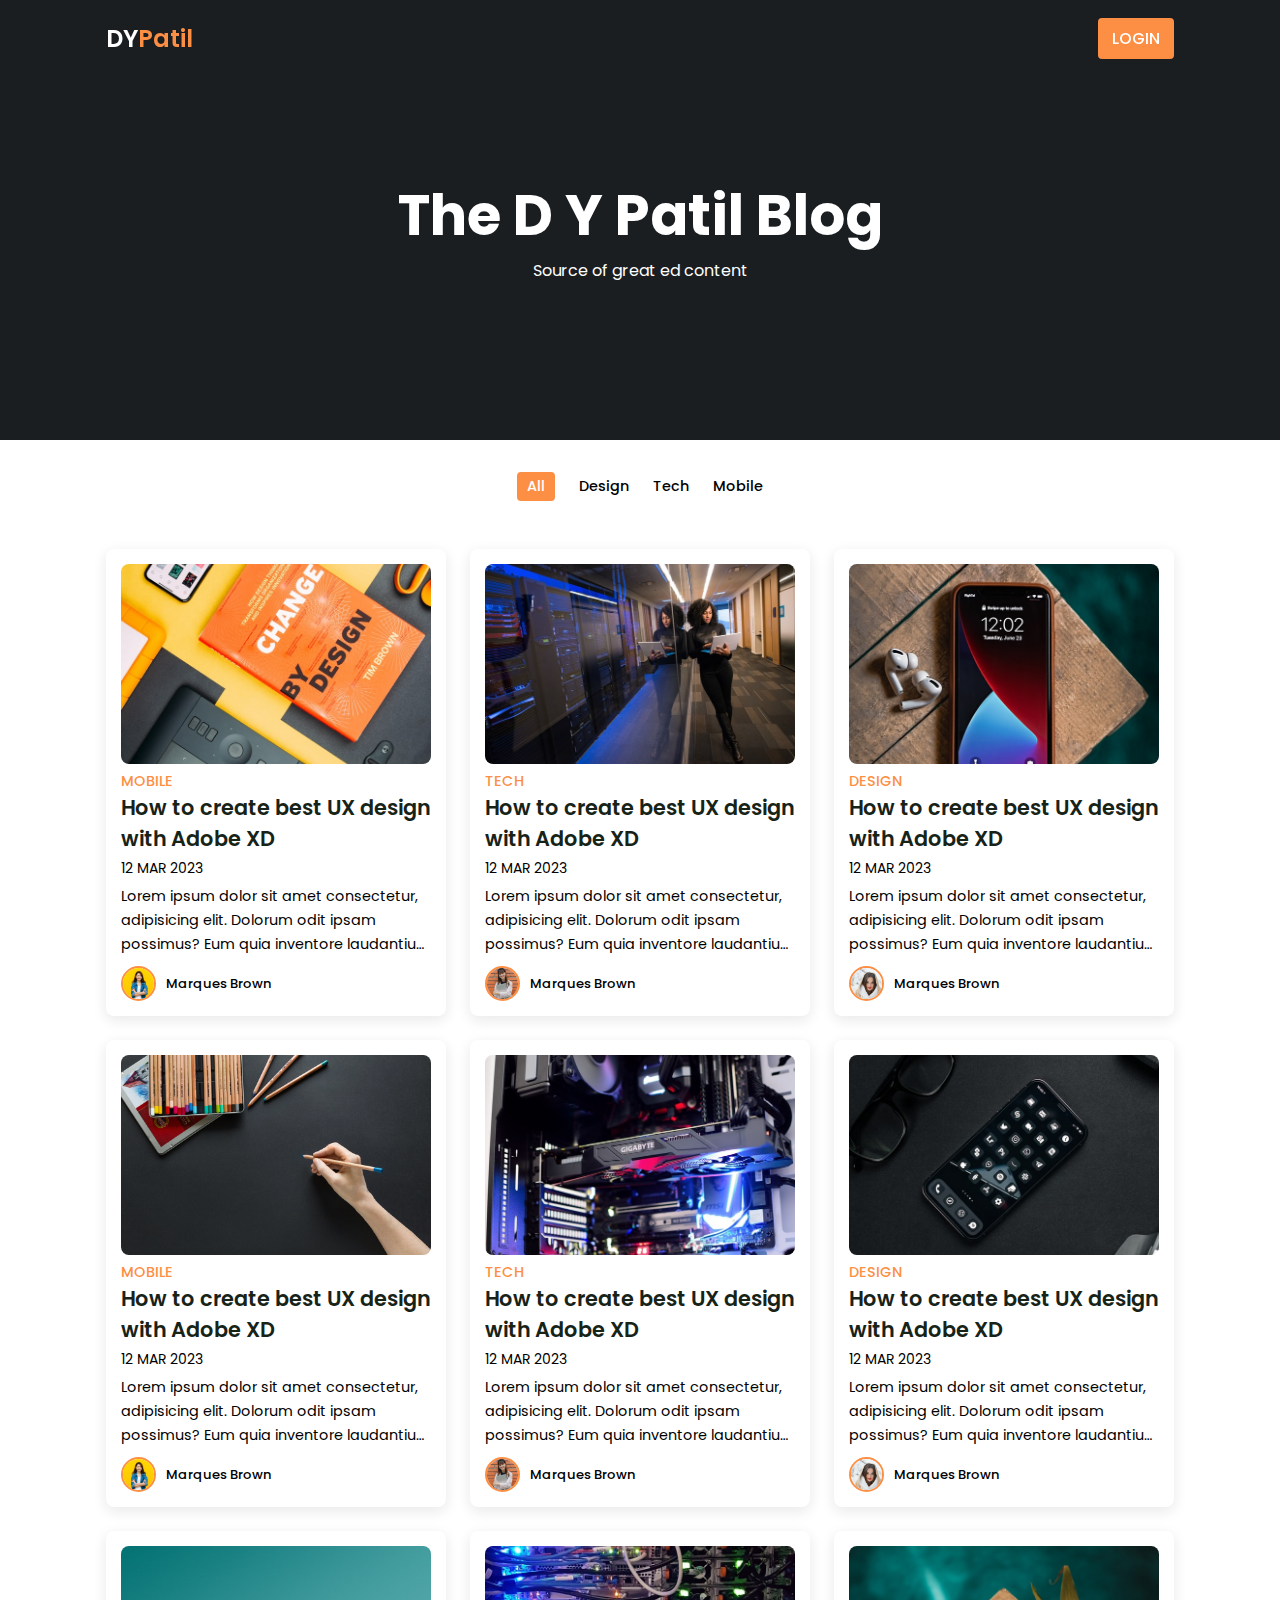
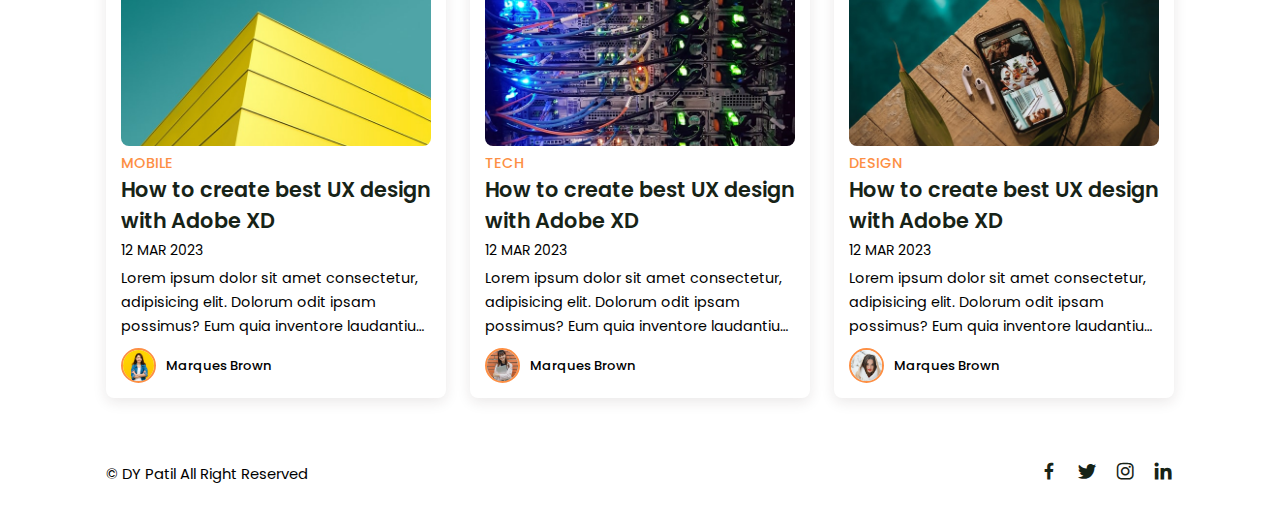
==== index.html @ b0c7c18d "first commit done" ====
<!DOCTYPE html>
<html lang="en">
<head>
    <meta charset="UTF-8">
    <meta http-equiv="X-UA-Compatible" content="IE=edge">
    <meta name="viewport" content="width=device-width, initial-scale=1.0">
    <title>Responsive bloggging using JS</title>
    <link rel="stylesheet" href="style.css">
    <!--box icons-->
    <link href='https://unpkg.com/boxicons@2.1.4/css/boxicons.min.css' rel='stylesheet'>

</head>
<body>
    <header>
        <div class="nav container">
        <a href="#" class="logo">DY<span>Patil</span></a>
        <a href="#" class="login">Login</a>
        </div>
    </header>

    <section class="home" id="home">
        <div class="home-text container">
            <h2 class="home-title">The D Y Patil Blog</h2>
            <sapn class="home-subtitle">Source of great ed content</sapn>
        </div>
    </section>

    <div class="post-filters container">
        <span class="filter-item active-filters" data-filter='all'>All</span>
        <span class="filter-item " data-filter='design'>Design</span>
        <span class="filter-item " data-filter='tech'>Tech</span>
        <span class="filter-item " data-filter='mobile'>Mobile</span>
    </div>

    <section class="post container">
        <div class="post-box mobile">
            <img src="img/post-1.jpg" alt="" class="post-img">
            <h2 class="category">Mobile</h2>
            <a href="post-page.html" class="post-title">
                How to create best UX design with Adobe XD
            </a>
            <span class="post-date">12 Mar 2023</span>
            <p class="post-description">Lorem ipsum dolor sit amet consectetur, adipisicing elit. Dolorum odit ipsam possimus? Eum quia inventore laudantium vel tempora praesentium illo dolorum. Tempora exercitationem saepe dicta laborum magnam rerum sint sit.</p>
            <div class="profile">
                <img src="img/profile-1.jpg" alt="" class="profile-img">
                <span class="profile-name">Marques Brown</span>
            </div>
        </div>

        <div class="post-box tech">
            <img src="img/post-2.jpg" alt="" class="post-img">
            <h2 class="category">Tech</h2>
            <a href="post-page.html" class="post-title">
                How to create best UX design with Adobe XD
            </a>
            <span class="post-date">12 Mar 2023</span>
            <p class="post-description">Lorem ipsum dolor sit amet consectetur, adipisicing elit. Dolorum odit ipsam possimus? Eum quia inventore laudantium vel tempora praesentium illo dolorum. Tempora exercitationem saepe dicta laborum magnam rerum sint sit.</p>
            <div class="profile">
                <img src="img/profile-2.jpg" alt="" class="profile-img">
                <span class="profile-name">Marques Brown</span>
            </div>
        </div>

        <div class="post-box design">
            <img src="img/post-3.jpg" alt="" class="post-img">
            <h2 class="category">Design</h2>
            <a href="post-page.html" class="post-title">
                How to create best UX design with Adobe XD
            </a>
            <span class="post-date">12 Mar 2023</span>
            <p class="post-description">Lorem ipsum dolor sit amet consectetur, adipisicing elit. Dolorum odit ipsam possimus? Eum quia inventore laudantium vel tempora praesentium illo dolorum. Tempora exercitationem saepe dicta laborum magnam rerum sint sit.</p>
            <div class="profile">
                <img src="img/profile-3.jpg" alt="" class="profile-img">
                <span class="profile-name">Marques Brown</span>
            </div>
        </div>


        <div class="post-box mobile">
            <img src="img/post-4.jpg" alt="" class="post-img">
            <h2 class="category">Mobile</h2>
            <a href="post-page.html" class="post-title">
                How to create best UX design with Adobe XD
            </a>
            <span class="post-date">12 Mar 2023</span>
            <p class="post-description">Lorem ipsum dolor sit amet consectetur, adipisicing elit. Dolorum odit ipsam possimus? Eum quia inventore laudantium vel tempora praesentium illo dolorum. Tempora exercitationem saepe dicta laborum magnam rerum sint sit.</p>
            <div class="profile">
                <img src="img/profile-1.jpg" alt="" class="profile-img">
                <span class="profile-name">Marques Brown</span>
            </div>
        </div>

        <div class="post-box tech">
            <img src="img/post-5.jpg" alt="" class="post-img">
            <h2 class="category">Tech</h2>
            <a href="post-page.html" class="post-title">
                How to create best UX design with Adobe XD
            </a>
            <span class="post-date">12 Mar 2023</span>
            <p class="post-description">Lorem ipsum dolor sit amet consectetur, adipisicing elit. Dolorum odit ipsam possimus? Eum quia inventore laudantium vel tempora praesentium illo dolorum. Tempora exercitationem saepe dicta laborum magnam rerum sint sit.</p>
            <div class="profile">
                <img src="img/profile-2.jpg" alt="" class="profile-img">
                <span class="profile-name">Marques Brown</span>
            </div>
        </div>

        <div class="post-box design">
            <img src="img/post-6.jpg" alt="" class="post-img">
            <h2 class="category">Design</h2>
            <a href="post-page.html" class="post-title">
                How to create best UX design with Adobe XD
            </a>
            <span class="post-date">12 Mar 2023</span>
            <p class="post-description">Lorem ipsum dolor sit amet consectetur, adipisicing elit. Dolorum odit ipsam possimus? Eum quia inventore laudantium vel tempora praesentium illo dolorum. Tempora exercitationem saepe dicta laborum magnam rerum sint sit.</p>
            <div class="profile">
                <img src="img/profile-3.jpg" alt="" class="profile-img">
                <span class="profile-name">Marques Brown</span>
            </div>
        </div>


        <div class="post-box mobile">
            <img src="img/post-7.jpg" alt="" class="post-img">
            <h2 class="category">Mobile</h2>
            <a href="post-page.html" class="post-title">
                How to create best UX design with Adobe XD
            </a>
            <span class="post-date">12 Mar 2023</span>
            <p class="post-description">Lorem ipsum dolor sit amet consectetur, adipisicing elit. Dolorum odit ipsam possimus? Eum quia inventore laudantium vel tempora praesentium illo dolorum. Tempora exercitationem saepe dicta laborum magnam rerum sint sit.</p>
            <div class="profile">
                <img src="img/profile-1.jpg" alt="" class="profile-img">
                <span class="profile-name">Marques Brown</span>
            </div>
        </div>

        <div class="post-box tech">
            <img src="img/post-8.jpg" alt="" class="post-img">
            <h2 class="category">Tech</h2>
            <a href="post-page.html" class="post-title">
                How to create best UX design with Adobe XD
            </a>
            <span class="post-date">12 Mar 2023</span>
            <p class="post-description">Lorem ipsum dolor sit amet consectetur, adipisicing elit. Dolorum odit ipsam possimus? Eum quia inventore laudantium vel tempora praesentium illo dolorum. Tempora exercitationem saepe dicta laborum magnam rerum sint sit.</p>
            <div class="profile">
                <img src="img/profile-2.jpg" alt="" class="profile-img">
                <span class="profile-name">Marques Brown</span>
            </div>
        </div>

        <div class="post-box design">
            <img src="img/post-9.jpg" alt="" class="post-img">
            <h2 class="category">Design</h2>
            <a href="post-page.html" class="post-title">
                How to create best UX design with Adobe XD
            </a>
            <span class="post-date">12 Mar 2023</span>
            <p class="post-description">Lorem ipsum dolor sit amet consectetur, adipisicing elit. Dolorum odit ipsam possimus? Eum quia inventore laudantium vel tempora praesentium illo dolorum. Tempora exercitationem saepe dicta laborum magnam rerum sint sit.</p>
            <div class="profile">
                <img src="img/profile-3.jpg" alt="" class="profile-img">
                <span class="profile-name">Marques Brown</span>
            </div>
        </div>

        
    </section>

    <div class="footer container">
        <p>&#169; DY Patil All Right Reserved</p>
        <div class="social">
            <a href="#"><i class='bx bxl-facebook'></i></a>
            <a href="#"><i class='bx bxl-twitter'></i></a>
            <a href="#"><i class='bx bxl-instagram'></i></a>
            <a href="#"><i class='bx bxl-linkedin'></i></a>
        </div>
    </div>



    <!--JQuery Link-->
    <script src="https://code.jquery.com/jquery-3.6.4.js" integrity="sha256-a9jBBRygX1Bh5lt8GZjXDzyOB+bWve9EiO7tROUtj/E=" crossorigin="anonymous"></script>
    <script src="main.js"></script>
</body>
</html>
---- style.css ----
/*google fonts*/
@import url('https://fonts.googleapis.com/css2?family=Poppins:wght@700&display=swap');
*{
    font-family: 'Poppins', sans-serif;
    margin: 0;
    padding: 0;
    scroll-behavior: smooth;
    scroll-padding-top: 2rem;
    box-sizing: border-box;
}

:root{
    --container-color:#1a1e21;
    --second-color:#fd8f44;
    --text-color:#172317;
    --bg-color:#fff;
}
a{
    text-decoration: none;
}
li{
    list-style: none;
}
img{
    width: 100%;
}
section{
    padding: 3rem 0 2rem;
}
.container{
    max-width: 1068px;
    margin: auto;
    width: 100%;
}

header{
    position: fixed;
    top: 0;
    left: 0;
    width: 100%;
    z-index: 200;
}

header.shadow{
    background: var(--bg-color);
    box-shadow: 0 1px 4px hsl(0 4% 14% / 10%);
    transition: 0.4s;
}

header.shadow .logo{
    color: var(--text-color);
}

.nav{
    display: flex;
    align-items: center;
    justify-content: space-between;
    padding: 18px 0;
}

.logo{
    font-size: 1.5rem;
    font-weight: 600;
    color: var(--bg-color);
}
.logo span{
    color: var(--second-color);
}
.login{
    padding: 8px 14px;
    text-transform: uppercase;
    font-weight: 500;
    border-radius: 4px;
    background: var(--second-color);
    color: var(--bg-color);
}
.login:hover{
    background: hsl(24, 98%, 58%);
    transition: 0.3s;
}

.home{
    width: 100%;
    min-height: 440px;
    background: var(--container-color);
    display: grid;
    justify-content: center;
    align-items: center;

}

.home-text{
    color: var(--bg-color);
    text-align: center;
}

.home-title{
    font-size: 3.5rem;
}

.home-subtitle{
    font-size: 1rem;
    font-weight: 400;
}

.post-filters{
    display: flex;
    justify-content: center;
    align-items: center;
    column-gap: 1.5rem;
    margin-top: 2rem !important;
}

.filter-item{
    font-size: 0.9rem;
    font-weight: 500;
    cursor: pointer;
}

.active-filters{
    background: var(--second-color);
    color: var(--bg-color);
    padding: 4px 10px;
    border-radius: 4px;
}

.post{
    display: grid;
    grid-template-columns: repeat(auto-fit,minmax(280px,auto));
    justify-content: center;
    gap: 1.5rem;
}

.post-box{
    background: var(--bg-color);
    box-shadow: 0 4px 14px hsl(355deg 25% 15% / 10%);
    padding: 15px;
    border-radius: 0.5rem;
}

.post-img{
    width: 100%;
    height: 200px;
    object-fit: cover;
    object-position: center;
    border-radius: 0.5rem;
}

.category{
    font-size: 0.9rem;
    font-weight: 500;
    text-transform: uppercase;
    color: var(--second-color);
}

.post-title{
    font-size: 1.3rem;
    font-weight: 600;
    color: var(--text-color);
    display: -webkit-box;
    -webkit-line-clamp: 2;
    -webkit-box-orient: vertical;
    overflow: hidden;
}

.post-date{
    display: flex;
    font-size: 0.875rem;
    text-transform: uppercase;
    font-weight: 400;
    margin-top: 4px;
}
.post-description{
    font-size: 0.9rem;
    line-height: 1.5rem;
    margin: 5px 0 10px;

    display: -webkit-box;
    -webkit-line-clamp: 3;
    -webkit-box-orient: vertical;
    overflow: hidden;
}

.profile{
    display: flex;
    align-items: center;
    gap: 10px;
}

.profile-img{
 width: 35px;
 height: 35px;
 border-radius: 50%;
 object-fit: cover;
 object-position: center;
 border: 2px solid var(--second-color);   
}

.profile-name{
    font-size: 0.82rem;
    font-weight: 500;
}

.footer{
    display: flex;
    justify-content: space-between;
    align-items: center;
    padding: 30px 0;
}

.footer p{
    font-size: 0.923rem;
}

.social{
    display: flex;
    align-items: center;
    column-gap: 1rem;
}

.social .bx{
    font-size: 1.4rem;
    color:var(--text-color)
}

.social .bx:hover{
    color: var(--second-color);
    transition: 0.s all linear;
}

.post-header{
    width: 100%;
    height: 500px;
    background: var(--container-color);
}

.post-container{
    max-width: 800px;
    margin: auto;
    width: 100%;
}

.header-content{
    display: flex;
    flex-direction: column;
    align-items: center;
    margin-top: 4rem !important;
}

.back-home{
    color: var(--second-color);
    font-size: 0.9rem;
}

.header-title{
    width: 90%;
    font-size: 2.6rem;
    color: var(--bg-color);
    text-align: center;
    margin-bottom: 1rem;
}

.header-img{
    width: 100%;
    height: 420px;
    object-fit: cover;
    object-position: center;
}

.post-content{
    margin-top: 10rem !important;
}

.sub-heading{
    font-size: 1.2rem;
}

.post-text{
    font-size: 1rem;
    line-height: 1.7rem;
    margin: 1rem 0;
    text-align: justify;
}

.share{
    display: flex;
    flex-direction: column;
    align-items: center;
    row-gap: 1rem;
}

.share-title{
    font-size: 1.1rem;
}

@media (max-width:1060px){
    .container{
        margin: 0 auto;
        width: 95%;
    }

    .home-text{
        width: 100%;
    }
}

@media (max-width:800px){
    .nav{
        padding: 14px 0;
    }

    .post-container{
        margin: 0 auto;
        width: 95%;
    }
}

@media (max-width:768px){
    .nav{
        padding: 10px 0;
    }
    section{
        padding: 2rem 0;
    }
    .home{
        min-height: 380px;
    }
    .home-title{
        font-size: 2rem;
    }
    .header-img{
        height: 360px;
    }
    .post-header{
        height: 435px;
    }
    .post-content{
        margin-top: 9rem !important;
    }
}

@media (max-width:570px){
    .post-header{
        height: 390px;
    }
    .header-title{
        width: 100%;
    }
    .header-img{
        height: 340px;
    }
    .footer{
        flex-direction: column;
        row-gap: 1rem;
        padding: 20px 0;
        text-align: center;
        
    }
}

@media (max-width:396px){
    .home-title{
        font-size: 2rem;
    }
    .home-subtitle{
        font-size: 0.9rem;
    }
    .home{
        min-height: 300px;
    }
    .post-box{
        padding: 10px;
    }
    .header-title{
        font-size: 1.4rem;
    }
    .header-img{
        height: 240px;
    }
    .post-header{
        height: 335px;
    }
    .post-content{
        margin-top: 5rem !important;
    }
    .post-text{
        font-size: 0.875px;
        line-height: 1.5rem;
        margin: 10px 0;
    }
}
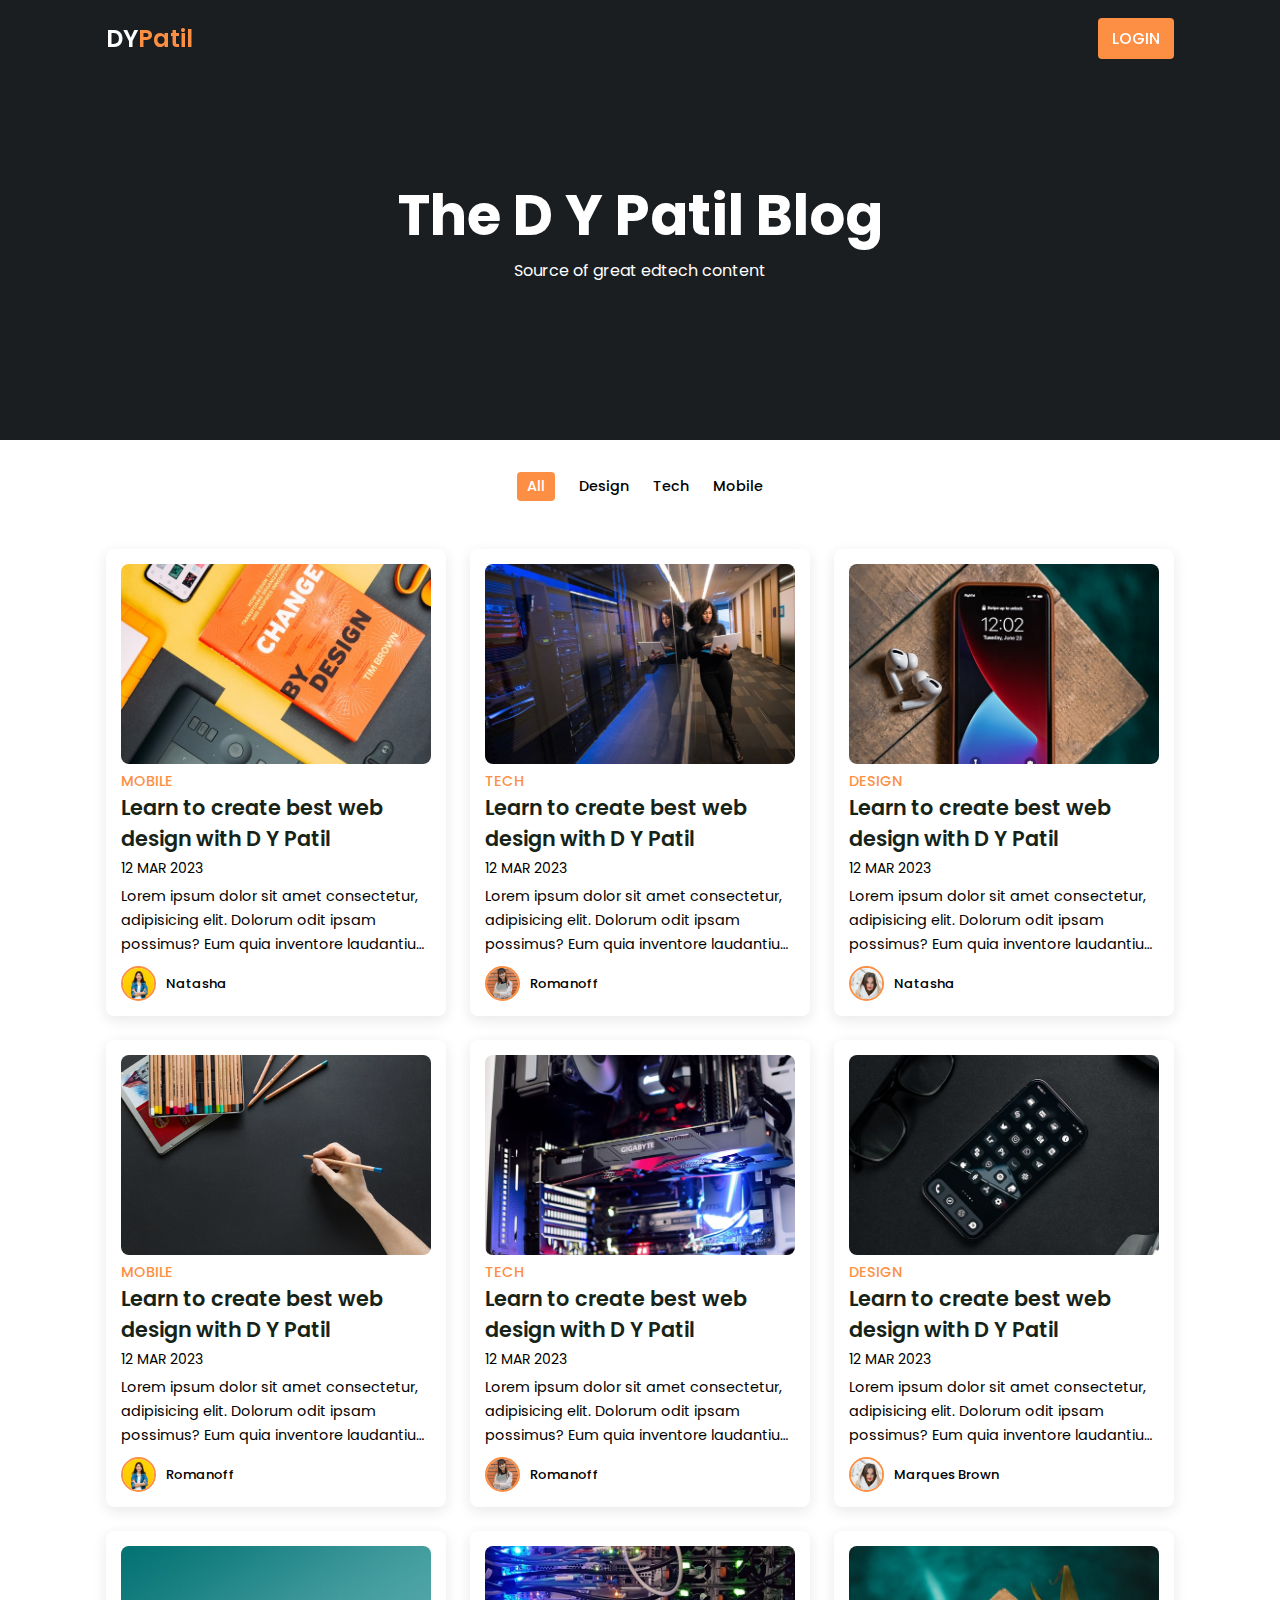
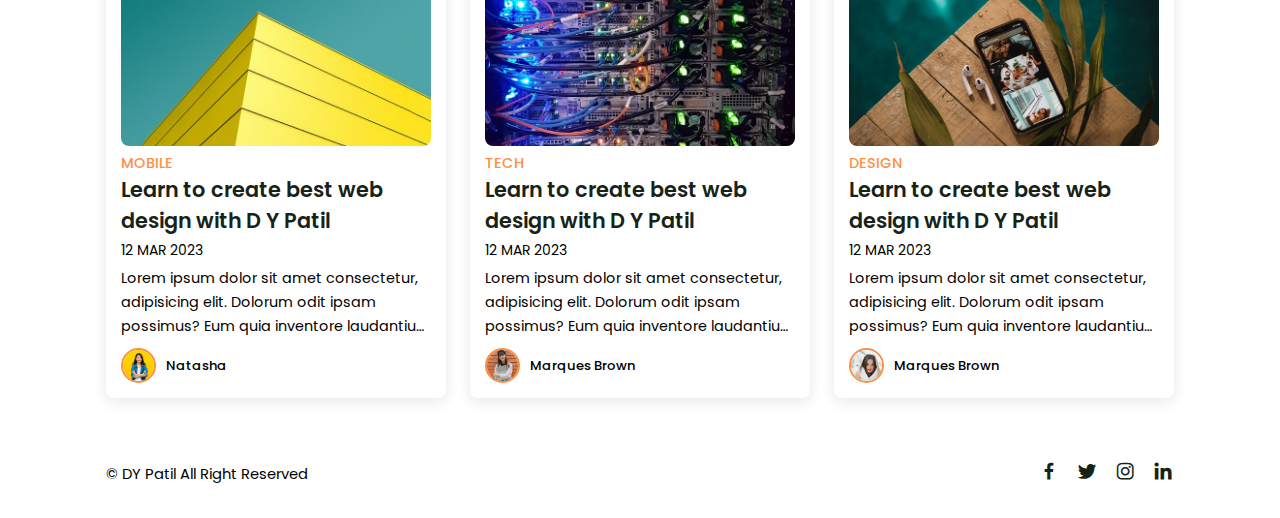
==== commit 576dee1d: "name changes commited" ====
--- a/index.html
+++ b/index.html
@@ -21,7 +21,7 @@
     <section class="home" id="home">
         <div class="home-text container">
             <h2 class="home-title">The D Y Patil Blog</h2>
-            <sapn class="home-subtitle">Source of great ed content</sapn>
+            <sapn class="home-subtitle">Source of great edtech content</sapn>
         </div>
     </section>
 
@@ -37,13 +37,13 @@
             <img src="img/post-1.jpg" alt="" class="post-img">
             <h2 class="category">Mobile</h2>
             <a href="post-page.html" class="post-title">
-                How to create best UX design with Adobe XD
+                Learn to create best web design with D Y Patil
             </a>
             <span class="post-date">12 Mar 2023</span>
             <p class="post-description">Lorem ipsum dolor sit amet consectetur, adipisicing elit. Dolorum odit ipsam possimus? Eum quia inventore laudantium vel tempora praesentium illo dolorum. Tempora exercitationem saepe dicta laborum magnam rerum sint sit.</p>
             <div class="profile">
                 <img src="img/profile-1.jpg" alt="" class="profile-img">
-                <span class="profile-name">Marques Brown</span>
+                <span class="profile-name">Natasha</span>
             </div>
         </div>
 
@@ -51,13 +51,13 @@
             <img src="img/post-2.jpg" alt="" class="post-img">
             <h2 class="category">Tech</h2>
             <a href="post-page.html" class="post-title">
-                How to create best UX design with Adobe XD
+                Learn to create best web design with D Y Patil
             </a>
             <span class="post-date">12 Mar 2023</span>
             <p class="post-description">Lorem ipsum dolor sit amet consectetur, adipisicing elit. Dolorum odit ipsam possimus? Eum quia inventore laudantium vel tempora praesentium illo dolorum. Tempora exercitationem saepe dicta laborum magnam rerum sint sit.</p>
             <div class="profile">
                 <img src="img/profile-2.jpg" alt="" class="profile-img">
-                <span class="profile-name">Marques Brown</span>
+                <span class="profile-name">Romanoff</span>
             </div>
         </div>
 
@@ -65,13 +65,13 @@
             <img src="img/post-3.jpg" alt="" class="post-img">
             <h2 class="category">Design</h2>
             <a href="post-page.html" class="post-title">
-                How to create best UX design with Adobe XD
+                Learn to create best web design with D Y Patil
             </a>
             <span class="post-date">12 Mar 2023</span>
             <p class="post-description">Lorem ipsum dolor sit amet consectetur, adipisicing elit. Dolorum odit ipsam possimus? Eum quia inventore laudantium vel tempora praesentium illo dolorum. Tempora exercitationem saepe dicta laborum magnam rerum sint sit.</p>
             <div class="profile">
                 <img src="img/profile-3.jpg" alt="" class="profile-img">
-                <span class="profile-name">Marques Brown</span>
+                <span class="profile-name">Natasha</span>
             </div>
         </div>
 
@@ -80,13 +80,13 @@
             <img src="img/post-4.jpg" alt="" class="post-img">
             <h2 class="category">Mobile</h2>
             <a href="post-page.html" class="post-title">
-                How to create best UX design with Adobe XD
+                Learn to create best web design with D Y Patil
             </a>
             <span class="post-date">12 Mar 2023</span>
             <p class="post-description">Lorem ipsum dolor sit amet consectetur, adipisicing elit. Dolorum odit ipsam possimus? Eum quia inventore laudantium vel tempora praesentium illo dolorum. Tempora exercitationem saepe dicta laborum magnam rerum sint sit.</p>
             <div class="profile">
                 <img src="img/profile-1.jpg" alt="" class="profile-img">
-                <span class="profile-name">Marques Brown</span>
+                <span class="profile-name">Romanoff</span>
             </div>
         </div>
 
@@ -94,13 +94,13 @@
             <img src="img/post-5.jpg" alt="" class="post-img">
             <h2 class="category">Tech</h2>
             <a href="post-page.html" class="post-title">
-                How to create best UX design with Adobe XD
+                Learn to create best web design with D Y Patil
             </a>
             <span class="post-date">12 Mar 2023</span>
             <p class="post-description">Lorem ipsum dolor sit amet consectetur, adipisicing elit. Dolorum odit ipsam possimus? Eum quia inventore laudantium vel tempora praesentium illo dolorum. Tempora exercitationem saepe dicta laborum magnam rerum sint sit.</p>
             <div class="profile">
                 <img src="img/profile-2.jpg" alt="" class="profile-img">
-                <span class="profile-name">Marques Brown</span>
+                <span class="profile-name">Romanoff</span>
             </div>
         </div>
 
@@ -108,7 +108,7 @@
             <img src="img/post-6.jpg" alt="" class="post-img">
             <h2 class="category">Design</h2>
             <a href="post-page.html" class="post-title">
-                How to create best UX design with Adobe XD
+                Learn to create best web design with D Y Patil
             </a>
             <span class="post-date">12 Mar 2023</span>
             <p class="post-description">Lorem ipsum dolor sit amet consectetur, adipisicing elit. Dolorum odit ipsam possimus? Eum quia inventore laudantium vel tempora praesentium illo dolorum. Tempora exercitationem saepe dicta laborum magnam rerum sint sit.</p>
@@ -123,13 +123,13 @@
             <img src="img/post-7.jpg" alt="" class="post-img">
             <h2 class="category">Mobile</h2>
             <a href="post-page.html" class="post-title">
-                How to create best UX design with Adobe XD
+                Learn to create best web design with D Y Patil
             </a>
             <span class="post-date">12 Mar 2023</span>
             <p class="post-description">Lorem ipsum dolor sit amet consectetur, adipisicing elit. Dolorum odit ipsam possimus? Eum quia inventore laudantium vel tempora praesentium illo dolorum. Tempora exercitationem saepe dicta laborum magnam rerum sint sit.</p>
             <div class="profile">
                 <img src="img/profile-1.jpg" alt="" class="profile-img">
-                <span class="profile-name">Marques Brown</span>
+                <span class="profile-name">Natasha</span>
             </div>
         </div>
 
@@ -137,7 +137,7 @@
             <img src="img/post-8.jpg" alt="" class="post-img">
             <h2 class="category">Tech</h2>
             <a href="post-page.html" class="post-title">
-                How to create best UX design with Adobe XD
+                Learn to create best web design with D Y Patil
             </a>
             <span class="post-date">12 Mar 2023</span>
             <p class="post-description">Lorem ipsum dolor sit amet consectetur, adipisicing elit. Dolorum odit ipsam possimus? Eum quia inventore laudantium vel tempora praesentium illo dolorum. Tempora exercitationem saepe dicta laborum magnam rerum sint sit.</p>
@@ -151,7 +151,7 @@
             <img src="img/post-9.jpg" alt="" class="post-img">
             <h2 class="category">Design</h2>
             <a href="post-page.html" class="post-title">
-                How to create best UX design with Adobe XD
+                Learn to create best web design with D Y Patil
             </a>
             <span class="post-date">12 Mar 2023</span>
             <p class="post-description">Lorem ipsum dolor sit amet consectetur, adipisicing elit. Dolorum odit ipsam possimus? Eum quia inventore laudantium vel tempora praesentium illo dolorum. Tempora exercitationem saepe dicta laborum magnam rerum sint sit.</p>
